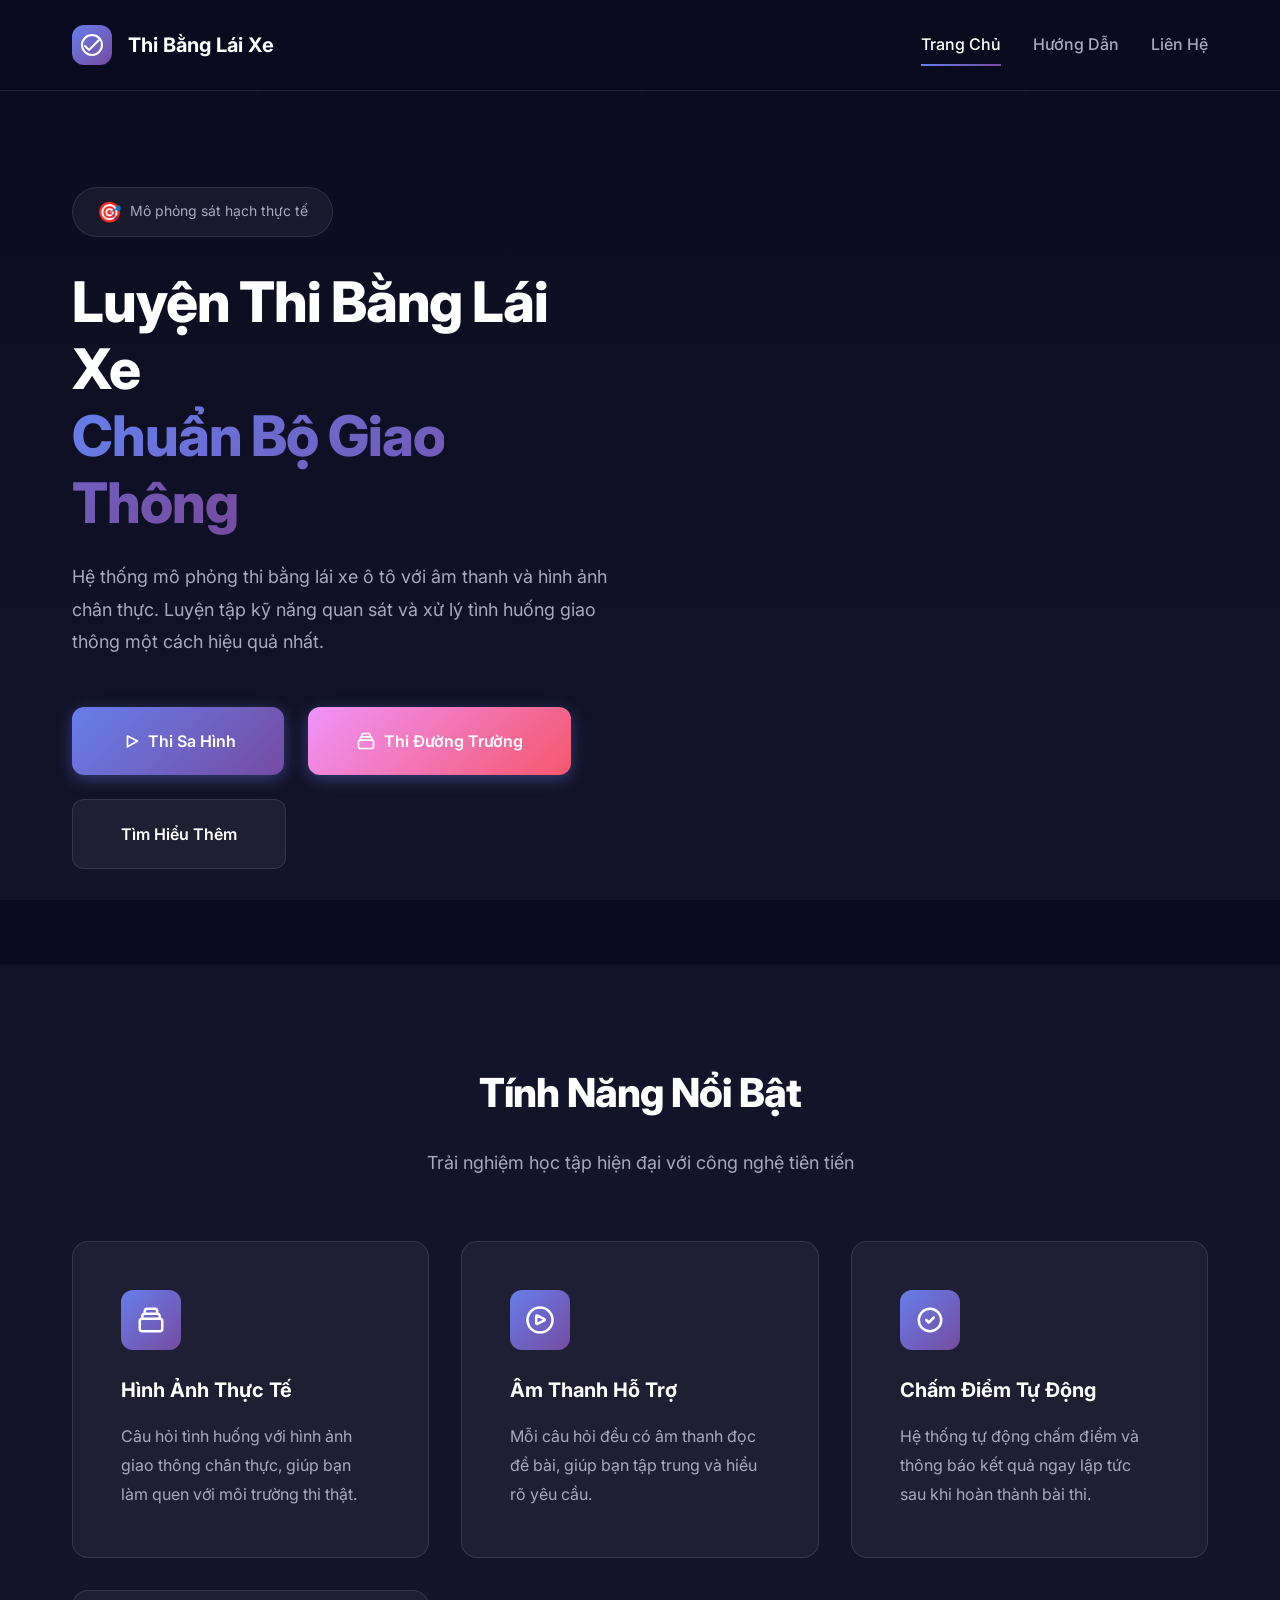
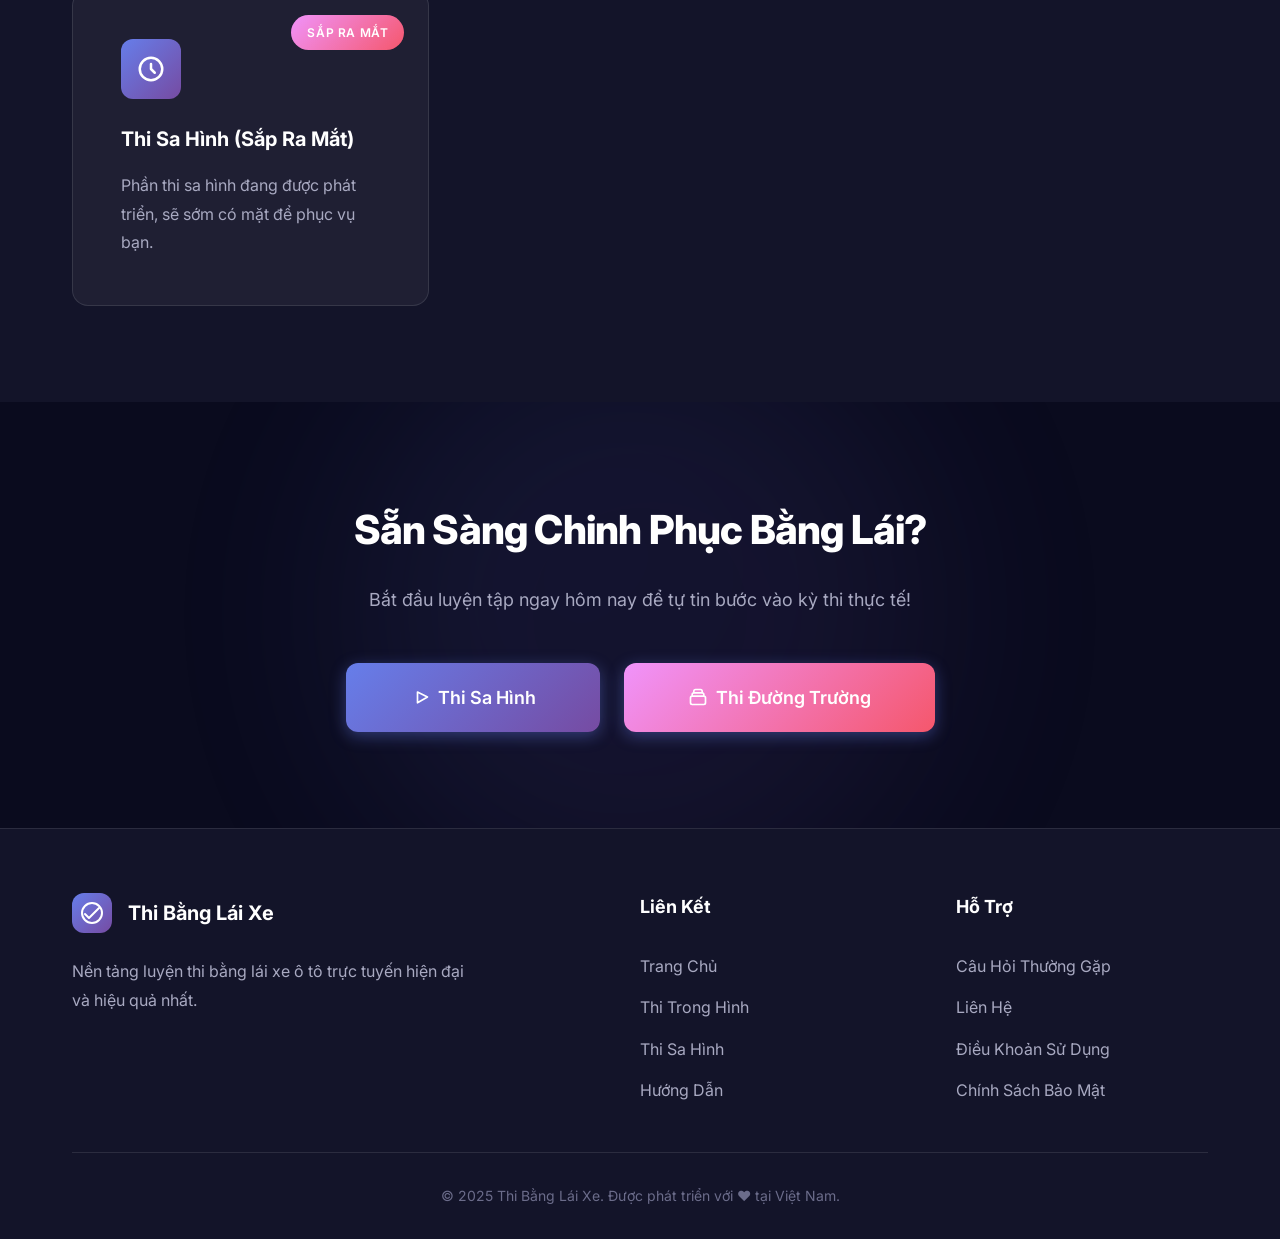
==== index.html @ 9852e468 "Initial commit: Mo phong thi bang lai xe - Sa Hinh exam system with audio and timer" ====
<!DOCTYPE html>
<html lang="vi">

<head>
    <meta charset="UTF-8">
    <meta name="viewport" content="width=device-width, initial-scale=1.0">
    <meta name="description"
        content="Website mô phỏng thi bằng lái xe ô tô - Luyện tập với các câu hỏi hình ảnh có âm thanh">
    <title>Thi Bằng Lái Xe Ô Tô - Mô Phỏng Sát Hạch</title>
    <link rel="stylesheet" href="styles.css">
    <link rel="preconnect" href="https://fonts.googleapis.com">
    <link rel="preconnect" href="https://fonts.gstatic.com" crossorigin>
    <link href="https://fonts.googleapis.com/css2?family=Inter:wght@300;400;500;600;700;800&display=swap"
        rel="stylesheet">
</head>

<body>
    <!-- Background Animation -->
    <div class="background-animation">
        <div class="road-line"></div>
        <div class="road-line"></div>
        <div class="road-line"></div>
    </div>

    <!-- Header -->
    <header class="header">
        <div class="container">
            <div class="logo">
                <div class="logo-icon">
                    <svg viewBox="0 0 24 24" fill="none" xmlns="http://www.w3.org/2000/svg">
                        <path d="M5 13L9 17L19 7" stroke="currentColor" stroke-width="2" stroke-linecap="round"
                            stroke-linejoin="round" />
                        <circle cx="12" cy="12" r="10" stroke="currentColor" stroke-width="2" />
                    </svg>
                </div>
                <span class="logo-text">Thi Bằng Lái Xe</span>
            </div>
            <nav class="nav">
                <a href="index.html" class="nav-link active">Trang Chủ</a>
                <a href="#" class="nav-link">Hướng Dẫn</a>
                <a href="#" class="nav-link">Liên Hệ</a>
            </nav>
        </div>
    </header>

    <!-- Hero Section -->
    <section class="hero">
        <div class="container">
            <div class="hero-content">
                <div class="hero-badge">
                    <span class="badge-icon">🎯</span>
                    <span>Mô phỏng sát hạch thực tế</span>
                </div>
                <h1 class="hero-title">
                    Luyện Thi Bằng Lái Xe<br>
                    <span class="gradient-text">Chuẩn Bộ Giao Thông</span>
                </h1>
                <p class="hero-description">
                    Hệ thống mô phỏng thi bằng lái xe ô tô với âm thanh và hình ảnh chân thực.
                    Luyện tập kỹ năng quan sát và xử lý tình huống giao thông một cách hiệu quả nhất.
                </p>
                <div class="hero-buttons">
                    <button class="btn btn-primary" id="startSaHinhBtn">
                        <svg viewBox="0 0 24 24" fill="none" xmlns="http://www.w3.org/2000/svg">
                            <path d="M9 19V6L21 12L9 19Z" stroke="currentColor" stroke-width="2" stroke-linecap="round"
                                stroke-linejoin="round" />
                        </svg>
                        <span>Thi Sa Hình</span>
                    </button>
                    <button class="btn btn-primary btn-alt" id="startDuongTruongBtn">
                        <svg viewBox="0 0 24 24" fill="none" xmlns="http://www.w3.org/2000/svg">
                            <path
                                d="M19 11H5M19 11C20.1046 11 21 11.8954 21 13V19C21 20.1046 20.1046 21 19 21H5C3.89543 21 3 20.1046 3 19V13C3 11.8954 3.89543 11 5 11M19 11V9C19 7.89543 18.1046 7 17 7M5 11V9C5 7.89543 5.89543 7 7 7M7 7V5C7 3.89543 7.89543 3 9 3H15C16.1046 3 17 3.89543 17 5V7M7 7H17"
                                stroke="currentColor" stroke-width="2" stroke-linecap="round" stroke-linejoin="round" />
                        </svg>
                        <span>Thi Đường Trường</span>
                    </button>
                    <button class="btn btn-secondary" id="learnMoreBtn">
                        <span>Tìm Hiểu Thêm</span>
                    </button>
                </div>
            </div>
        </div>
    </section>

    <!-- Features Section -->
    <section class="features">
        <div class="container">
            <div class="section-header">
                <h2 class="section-title">Tính Năng Nổi Bật</h2>
                <p class="section-description">
                    Trải nghiệm học tập hiện đại với công nghệ tiên tiến
                </p>
            </div>
            <div class="features-grid">
                <div class="feature-card">
                    <div class="feature-icon">
                        <svg viewBox="0 0 24 24" fill="none" xmlns="http://www.w3.org/2000/svg">
                            <path
                                d="M19 11H5M19 11C20.1046 11 21 11.8954 21 13V19C21 20.1046 20.1046 21 19 21H5C3.89543 21 3 20.1046 3 19V13C3 11.8954 3.89543 11 5 11M19 11V9C19 7.89543 18.1046 7 17 7M5 11V9C5 7.89543 5.89543 7 7 7M7 7V5C7 3.89543 7.89543 3 9 3H15C16.1046 3 17 3.89543 17 5V7M7 7H17"
                                stroke="currentColor" stroke-width="2" stroke-linecap="round" stroke-linejoin="round" />
                        </svg>
                    </div>
                    <h3 class="feature-title">Hình Ảnh Thực Tế</h3>
                    <p class="feature-description">
                        Câu hỏi tình huống với hình ảnh giao thông chân thực, giúp bạn làm quen với môi trường thi thật.
                    </p>
                </div>

                <div class="feature-card">
                    <div class="feature-icon">
                        <svg viewBox="0 0 24 24" fill="none" xmlns="http://www.w3.org/2000/svg">
                            <path
                                d="M15.536 11.293L9.879 8.464C9.487 8.268 9 8.547 9 8.964V14.622C9 15.039 9.487 15.318 9.879 15.122L15.536 12.293C15.9279 12.097 15.9279 11.489 15.536 11.293Z"
                                stroke="currentColor" stroke-width="2" stroke-linecap="round" stroke-linejoin="round" />
                            <circle cx="12" cy="12" r="10" stroke="currentColor" stroke-width="2" />
                        </svg>
                    </div>
                    <h3 class="feature-title">Âm Thanh Hỗ Trợ</h3>
                    <p class="feature-description">
                        Mỗi câu hỏi đều có âm thanh đọc đề bài, giúp bạn tập trung và hiểu rõ yêu cầu.
                    </p>
                </div>

                <div class="feature-card">
                    <div class="feature-icon">
                        <svg viewBox="0 0 24 24" fill="none" xmlns="http://www.w3.org/2000/svg">
                            <path
                                d="M9 12L11 14L15 10M21 12C21 16.9706 16.9706 21 12 21C7.02944 21 3 16.9706 3 12C3 7.02944 7.02944 3 12 3C16.9706 3 21 7.02944 21 12Z"
                                stroke="currentColor" stroke-width="2" stroke-linecap="round" stroke-linejoin="round" />
                        </svg>
                    </div>
                    <h3 class="feature-title">Chấm Điểm Tự Động</h3>
                    <p class="feature-description">
                        Hệ thống tự động chấm điểm và thông báo kết quả ngay lập tức sau khi hoàn thành bài thi.
                    </p>
                </div>

                <div class="feature-card coming-soon">
                    <div class="feature-icon">
                        <svg viewBox="0 0 24 24" fill="none" xmlns="http://www.w3.org/2000/svg">
                            <path
                                d="M12 8V12L15 15M21 12C21 16.9706 16.9706 21 12 21C7.02944 21 3 16.9706 3 12C3 7.02944 7.02944 3 12 3C16.9706 3 21 7.02944 21 12Z"
                                stroke="currentColor" stroke-width="2" stroke-linecap="round" stroke-linejoin="round" />
                        </svg>
                    </div>
                    <h3 class="feature-title">Thi Sa Hình (Sắp Ra Mắt)</h3>
                    <p class="feature-description">
                        Phần thi sa hình đang được phát triển, sẽ sớm có mặt để phục vụ bạn.
                    </p>
                    <span class="coming-soon-badge">Sắp ra mắt</span>
                </div>
            </div>
        </div>
    </section>

    <!-- CTA Section -->
    <section class="cta">
        <div class="container">
            <div class="cta-content">
                <h2 class="cta-title">Sẵn Sàng Chinh Phục Bằng Lái?</h2>
                <p class="cta-description">
                    Bắt đầu luyện tập ngay hôm nay để tự tin bước vào kỳ thi thực tế!
                </p>
                <div class="cta-buttons">
                    <button class="btn btn-primary btn-large" id="ctaStartSaHinhBtn">
                        <svg viewBox="0 0 24 24" fill="none" xmlns="http://www.w3.org/2000/svg">
                            <path d="M9 19V6L21 12L9 19Z" stroke="currentColor" stroke-width="2" stroke-linecap="round"
                                stroke-linejoin="round" />
                        </svg>
                        <span>Thi Sa Hình</span>
                    </button>
                    <button class="btn btn-primary btn-large btn-alt" id="ctaStartDuongTruongBtn">
                        <svg viewBox="0 0 24 24" fill="none" xmlns="http://www.w3.org/2000/svg">
                            <path
                                d="M19 11H5M19 11C20.1046 11 21 11.8954 21 13V19C21 20.1046 20.1046 21 19 21H5C3.89543 21 3 20.1046 3 19V13C3 11.8954 3.89543 11 5 11M19 11V9C19 7.89543 18.1046 7 17 7M5 11V9C5 7.89543 5.89543 7 7 7M7 7V5C7 3.89543 7.89543 3 9 3H15C16.1046 3 17 3.89543 17 5V7M7 7H17"
                                stroke="currentColor" stroke-width="2" stroke-linecap="round" stroke-linejoin="round" />
                        </svg>
                        <span>Thi Đường Trường</span>
                    </button>
                </div>
            </div>
        </div>
    </section>

    <!-- Footer -->
    <footer class="footer">
        <div class="container">
            <div class="footer-content">
                <div class="footer-section">
                    <div class="logo">
                        <div class="logo-icon">
                            <svg viewBox="0 0 24 24" fill="none" xmlns="http://www.w3.org/2000/svg">
                                <path d="M5 13L9 17L19 7" stroke="currentColor" stroke-width="2" stroke-linecap="round"
                                    stroke-linejoin="round" />
                                <circle cx="12" cy="12" r="10" stroke="currentColor" stroke-width="2" />
                            </svg>
                        </div>
                        <span class="logo-text">Thi Bằng Lái Xe</span>
                    </div>
                    <p class="footer-description">
                        Nền tảng luyện thi bằng lái xe ô tô trực tuyến hiện đại và hiệu quả nhất.
                    </p>
                </div>
                <div class="footer-section">
                    <h4 class="footer-title">Liên Kết</h4>
                    <ul class="footer-links">
                        <li><a href="#">Trang Chủ</a></li>
                        <li><a href="#">Thi Trong Hình</a></li>
                        <li><a href="#">Thi Sa Hình</a></li>
                        <li><a href="#">Hướng Dẫn</a></li>
                    </ul>
                </div>
                <div class="footer-section">
                    <h4 class="footer-title">Hỗ Trợ</h4>
                    <ul class="footer-links">
                        <li><a href="#">Câu Hỏi Thường Gặp</a></li>
                        <li><a href="#">Liên Hệ</a></li>
                        <li><a href="#">Điều Khoản Sử Dụng</a></li>
                        <li><a href="#">Chính Sách Bảo Mật</a></li>
                    </ul>
                </div>
            </div>
            <div class="footer-bottom">
                <p>&copy; 2025 Thi Bằng Lái Xe. Được phát triển với ❤️ tại Việt Nam.</p>
            </div>
        </div>
    </footer>

    <script src="script.js"></script>
</body>

</html>
---- styles.css ----
/* ===== CSS Variables ===== */
:root {
    /* Colors */
    --primary-gradient: linear-gradient(135deg, #667eea 0%, #764ba2 100%);
    --secondary-gradient: linear-gradient(135deg, #f093fb 0%, #f5576c 100%);
    --success-gradient: linear-gradient(135deg, #4facfe 0%, #00f2fe 100%);

    --bg-primary: #0a0b1e;
    --bg-secondary: #131429;
    --bg-card: rgba(255, 255, 255, 0.05);
    --bg-card-hover: rgba(255, 255, 255, 0.08);

    --text-primary: #ffffff;
    --text-secondary: #a8a9c1;
    --text-muted: #6b6c8a;

    --accent-purple: #667eea;
    --accent-pink: #f5576c;
    --accent-blue: #4facfe;

    /* Spacing */
    --spacing-xs: 0.5rem;
    --spacing-sm: 1rem;
    --spacing-md: 1.5rem;
    --spacing-lg: 2rem;
    --spacing-xl: 3rem;
    --spacing-2xl: 4rem;
    --spacing-3xl: 6rem;

    /* Border Radius */
    --radius-sm: 8px;
    --radius-md: 12px;
    --radius-lg: 16px;
    --radius-xl: 24px;

    /* Shadows */
    --shadow-sm: 0 2px 8px rgba(0, 0, 0, 0.1);
    --shadow-md: 0 4px 16px rgba(0, 0, 0, 0.2);
    --shadow-lg: 0 8px 32px rgba(0, 0, 0, 0.3);
    --shadow-glow: 0 0 40px rgba(102, 126, 234, 0.4);

    /* Transitions */
    --transition-fast: 0.2s ease;
    --transition-normal: 0.3s ease;
    --transition-slow: 0.5s ease;
}

/* ===== Reset & Base Styles ===== */
* {
    margin: 0;
    padding: 0;
    box-sizing: border-box;
}

html {
    scroll-behavior: smooth;
}

body {
    font-family: 'Inter', -apple-system, BlinkMacSystemFont, 'Segoe UI', sans-serif;
    background: var(--bg-primary);
    color: var(--text-primary);
    line-height: 1.6;
    overflow-x: hidden;
    min-height: 100vh;
}

.container {
    max-width: 1200px;
    margin: 0 auto;
    padding: 0 var(--spacing-lg);
}

/* ===== Background Animation ===== */
.background-animation {
    position: fixed;
    top: 0;
    left: 0;
    width: 100%;
    height: 100%;
    z-index: -1;
    overflow: hidden;
    background: linear-gradient(180deg, var(--bg-primary) 0%, var(--bg-secondary) 100%);
}

.road-line {
    position: absolute;
    width: 4px;
    height: 100px;
    background: linear-gradient(180deg, transparent 0%, var(--accent-purple) 50%, transparent 100%);
    opacity: 0.2;
    animation: roadMove 3s linear infinite;
}

.road-line:nth-child(1) {
    left: 20%;
    animation-delay: 0s;
}

.road-line:nth-child(2) {
    left: 50%;
    animation-delay: 1s;
}

.road-line:nth-child(3) {
    left: 80%;
    animation-delay: 2s;
}

@keyframes roadMove {
    0% {
        transform: translateY(-100px);
        opacity: 0;
    }

    50% {
        opacity: 0.2;
    }

    100% {
        transform: translateY(100vh);
        opacity: 0;
    }
}

/* ===== Header ===== */
.header {
    position: sticky;
    top: 0;
    z-index: 1000;
    background: rgba(10, 11, 30, 0.8);
    backdrop-filter: blur(20px);
    border-bottom: 1px solid rgba(255, 255, 255, 0.1);
    padding: var(--spacing-md) 0;
}

.header .container {
    display: flex;
    justify-content: space-between;
    align-items: center;
}

.logo {
    display: flex;
    align-items: center;
    gap: var(--spacing-sm);
    font-weight: 700;
    font-size: 1.25rem;
    text-decoration: none;
    color: var(--text-primary);
}

.logo-icon {
    width: 40px;
    height: 40px;
    background: var(--primary-gradient);
    border-radius: var(--radius-md);
    display: flex;
    align-items: center;
    justify-content: center;
    padding: 8px;
}

.logo-icon svg {
    width: 100%;
    height: 100%;
    color: white;
}

.nav {
    display: flex;
    gap: var(--spacing-lg);
}

.nav-link {
    color: var(--text-secondary);
    text-decoration: none;
    font-weight: 500;
    transition: color var(--transition-fast);
    position: relative;
    padding: var(--spacing-xs) 0;
}

.nav-link::after {
    content: '';
    position: absolute;
    bottom: 0;
    left: 0;
    width: 0;
    height: 2px;
    background: var(--primary-gradient);
    transition: width var(--transition-fast);
}

.nav-link:hover,
.nav-link.active {
    color: var(--text-primary);
}

.nav-link:hover::after,
.nav-link.active::after {
    width: 100%;
}

/* ===== Hero Section ===== */
.hero {
    padding: var(--spacing-3xl) 0;
    min-height: 90vh;
    display: flex;
    align-items: center;
}

.hero .container {
    display: grid;
    grid-template-columns: 1fr 1fr;
    gap: var(--spacing-2xl);
    align-items: center;
}

.hero-content {
    animation: fadeInUp 0.8s ease;
}

.hero-badge {
    display: inline-flex;
    align-items: center;
    gap: var(--spacing-xs);
    background: var(--bg-card);
    border: 1px solid rgba(255, 255, 255, 0.1);
    padding: var(--spacing-xs) var(--spacing-md);
    border-radius: 50px;
    font-size: 0.875rem;
    color: var(--text-secondary);
    margin-bottom: var(--spacing-lg);
}

.badge-icon {
    font-size: 1.25rem;
}

.hero-title {
    font-size: 3.5rem;
    font-weight: 800;
    line-height: 1.2;
    margin-bottom: var(--spacing-md);
    letter-spacing: -0.02em;
}

.gradient-text {
    background: var(--primary-gradient);
    -webkit-background-clip: text;
    -webkit-text-fill-color: transparent;
    background-clip: text;
}

.hero-description {
    font-size: 1.125rem;
    color: var(--text-secondary);
    margin-bottom: var(--spacing-xl);
    max-width: 540px;
    line-height: 1.8;
}

.hero-buttons {
    display: flex;
    gap: var(--spacing-md);
    flex-wrap: wrap;
}

/* ===== Buttons ===== */
.btn {
    display: inline-flex;
    align-items: center;
    gap: var(--spacing-xs);
    padding: var(--spacing-md) var(--spacing-xl);
    border: none;
    border-radius: var(--radius-md);
    font-size: 1rem;
    font-weight: 600;
    cursor: pointer;
    transition: all var(--transition-normal);
    text-decoration: none;
    font-family: inherit;
    position: relative;
    overflow: hidden;
}

.btn svg {
    width: 20px;
    height: 20px;
    transition: transform var(--transition-fast);
}

.btn:hover svg {
    transform: translateX(4px);
}

.btn-primary {
    background: var(--primary-gradient);
    color: white;
    box-shadow: 0 4px 16px rgba(102, 126, 234, 0.4);
}

.btn-primary:hover {
    box-shadow: 0 8px 24px rgba(102, 126, 234, 0.6);
    transform: translateY(-2px);
}

.btn-primary:active {
    transform: translateY(0);
}

.btn-alt {
    background: var(--secondary-gradient);
}

.btn-alt:hover {
    box-shadow: 0 8px 24px rgba(245, 87, 108, 0.6);
}

.btn-secondary {
    background: var(--bg-card);
    color: var(--text-primary);
    border: 1px solid rgba(255, 255, 255, 0.1);
}

.btn-secondary:hover {
    background: var(--bg-card-hover);
    border-color: rgba(255, 255, 255, 0.2);
}

.btn-large {
    padding: var(--spacing-md) var(--spacing-2xl);
    font-size: 1.125rem;
}

/* CTA Buttons Layout */
.cta-buttons {
    display: flex;
    gap: var(--spacing-md);
    justify-content: center;
    flex-wrap: wrap;
}

/* ===== Hero Visual ===== */
.hero-visual {
    position: relative;
    animation: fadeInRight 0.8s ease;
}

.visual-card {
    position: relative;
    background: var(--bg-card);
    border: 1px solid rgba(255, 255, 255, 0.1);
    border-radius: var(--radius-xl);
    padding: var(--spacing-2xl);
    backdrop-filter: blur(20px);
    display: flex;
    align-items: center;
    justify-content: center;
    min-height: 400px;
}

.card-glow {
    position: absolute;
    top: 50%;
    left: 50%;
    transform: translate(-50%, -50%);
    width: 300px;
    height: 300px;
    background: var(--primary-gradient);
    opacity: 0.2;
    filter: blur(80px);
    border-radius: 50%;
    animation: pulse 3s ease-in-out infinite;
}

.steering-wheel {
    position: relative;
    z-index: 1;
    animation: rotate 20s linear infinite;
}

.steering-wheel svg {
    width: 200px;
    height: 200px;
    filter: drop-shadow(0 0 20px rgba(102, 126, 234, 0.5));
}

@keyframes pulse {

    0%,
    100% {
        transform: translate(-50%, -50%) scale(1);
        opacity: 0.2;
    }

    50% {
        transform: translate(-50%, -50%) scale(1.1);
        opacity: 0.3;
    }
}

@keyframes rotate {
    0% {
        transform: rotate(0deg);
    }

    100% {
        transform: rotate(360deg);
    }
}

/* ===== Features Section ===== */
.features {
    padding: var(--spacing-3xl) 0;
    background: var(--bg-secondary);
}

.section-header {
    text-align: center;
    margin-bottom: var(--spacing-2xl);
}

.section-title {
    font-size: 2.5rem;
    font-weight: 800;
    margin-bottom: var(--spacing-md);
    letter-spacing: -0.02em;
}

.section-description {
    font-size: 1.125rem;
    color: var(--text-secondary);
    max-width: 600px;
    margin: 0 auto;
}

.features-grid {
    display: grid;
    grid-template-columns: repeat(auto-fit, minmax(280px, 1fr));
    gap: var(--spacing-lg);
}

.feature-card {
    background: var(--bg-card);
    border: 1px solid rgba(255, 255, 255, 0.1);
    border-radius: var(--radius-lg);
    padding: var(--spacing-xl);
    transition: all var(--transition-normal);
    position: relative;
    overflow: hidden;
}

.feature-card::before {
    content: '';
    position: absolute;
    top: 0;
    left: 0;
    width: 100%;
    height: 4px;
    background: var(--primary-gradient);
    transform: scaleX(0);
    transform-origin: left;
    transition: transform var(--transition-normal);
}

.feature-card:hover {
    background: var(--bg-card-hover);
    transform: translateY(-4px);
    box-shadow: var(--shadow-lg);
}

.feature-card:hover::before {
    transform: scaleX(1);
}

.feature-icon {
    width: 60px;
    height: 60px;
    background: var(--primary-gradient);
    border-radius: var(--radius-md);
    display: flex;
    align-items: center;
    justify-content: center;
    margin-bottom: var(--spacing-md);
    padding: 15px;
}

.feature-icon svg {
    width: 100%;
    height: 100%;
    color: white;
}

.feature-title {
    font-size: 1.25rem;
    font-weight: 700;
    margin-bottom: var(--spacing-sm);
}

.feature-description {
    color: var(--text-secondary);
    line-height: 1.8;
}

.feature-card.coming-soon {
    position: relative;
    opacity: 0.7;
}

.coming-soon-badge {
    position: absolute;
    top: var(--spacing-md);
    right: var(--spacing-md);
    background: var(--secondary-gradient);
    color: white;
    font-size: 0.75rem;
    font-weight: 600;
    padding: var(--spacing-xs) var(--spacing-sm);
    border-radius: 50px;
    text-transform: uppercase;
    letter-spacing: 0.05em;
}

/* ===== CTA Section ===== */
.cta {
    padding: var(--spacing-3xl) 0;
    position: relative;
    overflow: hidden;
}

.cta::before {
    content: '';
    position: absolute;
    top: 50%;
    left: 50%;
    transform: translate(-50%, -50%);
    width: 600px;
    height: 600px;
    background: var(--primary-gradient);
    opacity: 0.1;
    filter: blur(100px);
    border-radius: 50%;
}

.cta-content {
    text-align: center;
    position: relative;
    z-index: 1;
}

.cta-title {
    font-size: 2.5rem;
    font-weight: 800;
    margin-bottom: var(--spacing-md);
    letter-spacing: -0.02em;
}

.cta-description {
    font-size: 1.125rem;
    color: var(--text-secondary);
    margin-bottom: var(--spacing-xl);
    max-width: 600px;
    margin-left: auto;
    margin-right: auto;
}

/* ===== Footer ===== */
.footer {
    background: var(--bg-secondary);
    border-top: 1px solid rgba(255, 255, 255, 0.1);
    padding: var(--spacing-2xl) 0 var(--spacing-lg);
}

.footer-content {
    display: grid;
    grid-template-columns: 2fr 1fr 1fr;
    gap: var(--spacing-2xl);
    margin-bottom: var(--spacing-xl);
}

.footer-section {
    display: flex;
    flex-direction: column;
    gap: var(--spacing-md);
}

.footer-description {
    color: var(--text-secondary);
    line-height: 1.8;
    max-width: 400px;
}

.footer-title {
    font-size: 1.125rem;
    font-weight: 700;
    margin-bottom: var(--spacing-xs);
}

.footer-links {
    list-style: none;
    display: flex;
    flex-direction: column;
    gap: var(--spacing-sm);
}

.footer-links a {
    color: var(--text-secondary);
    text-decoration: none;
    transition: color var(--transition-fast);
}

.footer-links a:hover {
    color: var(--text-primary);
}

.footer-bottom {
    padding-top: var(--spacing-lg);
    border-top: 1px solid rgba(255, 255, 255, 0.1);
    text-align: center;
    color: var(--text-muted);
    font-size: 0.875rem;
}

/* ===== Animations ===== */
@keyframes fadeInUp {
    from {
        opacity: 0;
        transform: translateY(30px);
    }

    to {
        opacity: 1;
        transform: translateY(0);
    }
}

@keyframes fadeInRight {
    from {
        opacity: 0;
        transform: translateX(30px);
    }

    to {
        opacity: 1;
        transform: translateX(0);
    }
}

/* ===== Responsive Design ===== */
@media (max-width: 968px) {
    .hero .container {
        grid-template-columns: 1fr;
        gap: var(--spacing-xl);
    }

    .hero-visual {
        order: -1;
    }

    .hero-title {
        font-size: 2.5rem;
    }

    .footer-content {
        grid-template-columns: 1fr;
        gap: var(--spacing-xl);
    }

    .nav {
        gap: var(--spacing-md);
    }
}

@media (max-width: 640px) {
    .container {
        padding: 0 var(--spacing-md);
    }

    .hero {
        padding: var(--spacing-2xl) 0;
    }

    .hero-title {
        font-size: 2rem;
    }

    .hero-description {
        font-size: 1rem;
    }

    .hero-buttons {
        flex-direction: column;
    }

    .btn {
        width: 100%;
        justify-content: center;
    }

    .section-title {
        font-size: 2rem;
    }

    .cta-title {
        font-size: 2rem;
    }

    .features-grid {
        grid-template-columns: 1fr;
    }

    .nav {
        display: none;
    }
}
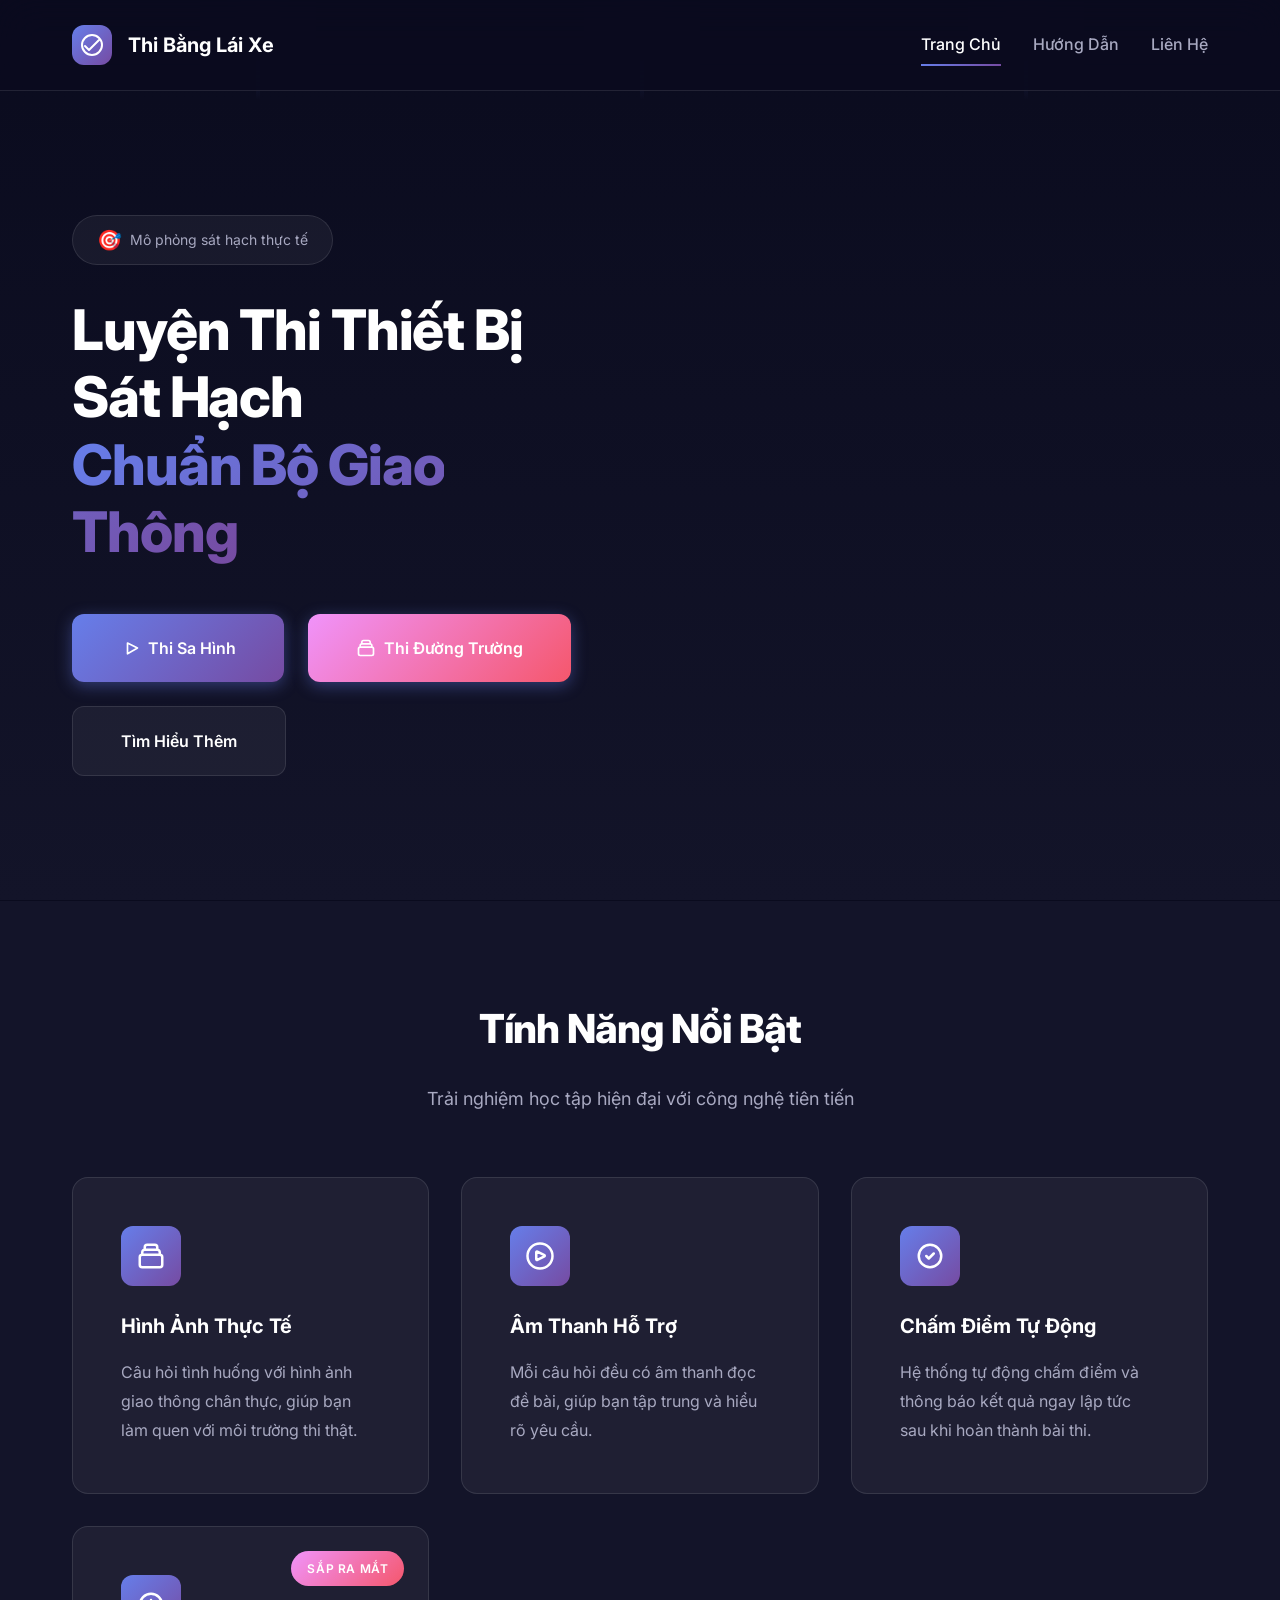
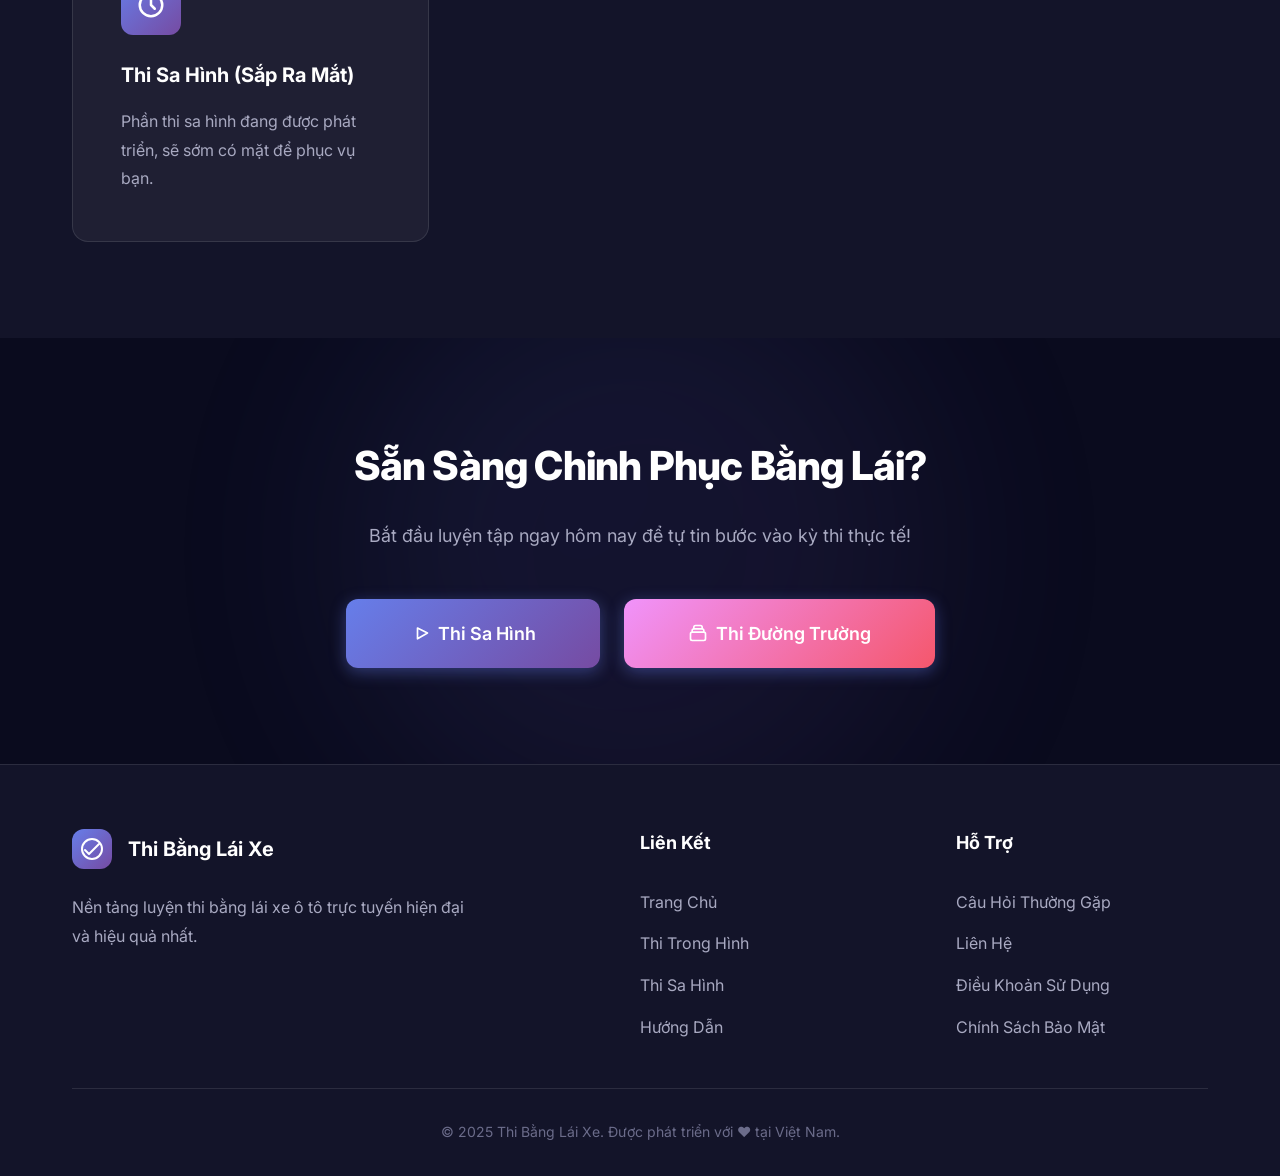
==== commit a57e1d61: "Sửa lại giao diện và lỗi âm thanh không phát ở một số chỗ" ====
--- a/index.html
+++ b/index.html
@@ -52,12 +52,11 @@
                     <span>Mô phỏng sát hạch thực tế</span>
                 </div>
                 <h1 class="hero-title">
-                    Luyện Thi Bằng Lái Xe<br>
+                    Luyện Thi Thiết Bị Sát Hạch<br>
                     <span class="gradient-text">Chuẩn Bộ Giao Thông</span>
                 </h1>
                 <p class="hero-description">
-                    Hệ thống mô phỏng thi bằng lái xe ô tô với âm thanh và hình ảnh chân thực.
-                    Luyện tập kỹ năng quan sát và xử lý tình huống giao thông một cách hiệu quả nhất.
+                    
                 </p>
                 <div class="hero-buttons">
                     <button class="btn btn-primary" id="startSaHinhBtn">
